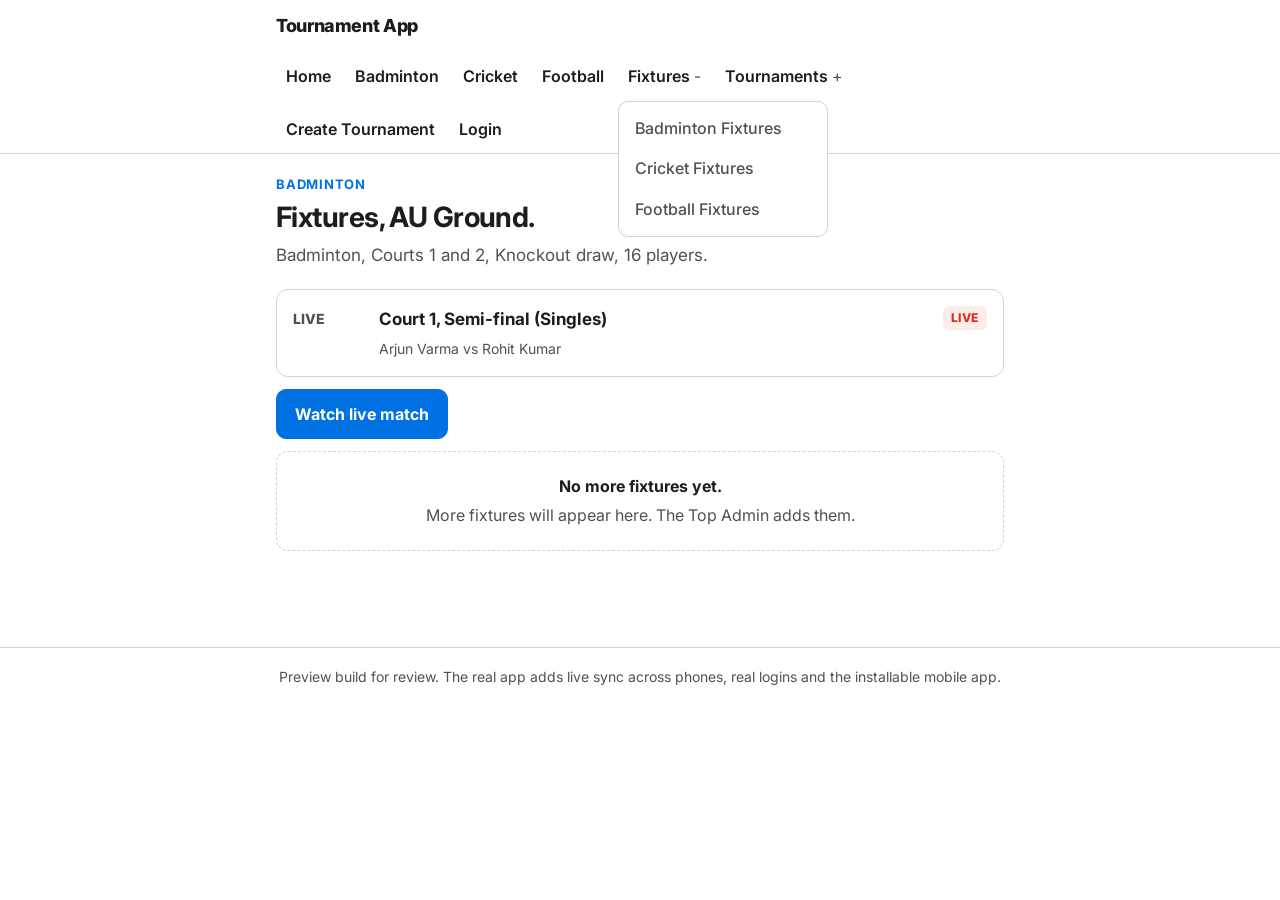
==== badminton-fixtures.html @ a557393c "Tournament app preview: separate pages, no fake data" ====
<!DOCTYPE html>
<html lang="en">
<head>
<meta charset="utf-8">
<meta name="viewport" content="width=device-width, initial-scale=1">
<title>Badminton Fixtures, Tournament App</title>
<link rel="preconnect" href="https://fonts.googleapis.com">
<link rel="preconnect" href="https://fonts.gstatic.com" crossorigin>
<link href="https://fonts.googleapis.com/css2?family=Inter:wght@400;600;700;800&display=swap" rel="stylesheet">
<link rel="stylesheet" href="style.css">
</head>
<body>
<header class="site-header">
  <div class="header-inner">
    <a class="brand" href="index.html">Tournament App</a>
    <button class="menu-btn" id="menuBtn" type="button">Menu</button>
  </div>
  <nav class="site-nav" id="siteNav">
    <a href="index.html">Home</a>
    <a href="badminton-live.html">Badminton</a>
    <a href="cricket-live.html">Cricket</a>
    <a href="football-live.html">Football</a>
    <details class="nav-drop" open>
      <summary>Fixtures</summary>
      <div class="nav-drop-menu">
        <a href="badminton-fixtures.html">Badminton Fixtures</a>
        <a href="cricket-fixtures.html">Cricket Fixtures</a>
        <a href="football-fixtures.html">Football Fixtures</a>
      </div>
    </details>
    <details class="nav-drop">
      <summary>Tournaments</summary>
      <div class="nav-drop-menu">
        <a href="badminton-tournaments.html">Badminton Tournaments</a>
        <a href="cricket-tournaments.html">Cricket Tournaments</a>
        <a href="football-tournaments.html">Football Tournaments</a>
      </div>
    </details>
    <a href="create-tournament.html">Create Tournament</a>
    <a href="login.html" id="loginLink">Login</a>
    <span class="nav-user hidden" id="navUser"><span id="navUserText"></span> <button type="button" id="navLogout">Log out</button></span>
  </nav>
</header>

<main class="page">
  <div class="page-head">
    <p class="eyebrow">Badminton</p>
    <h1>Fixtures, AU Ground.</h1>
    <p class="lead">Badminton, Courts 1 and 2, Knockout draw, 16 players.</p>
  </div>

  <div class="row-item">
    <div class="row-time">LIVE</div>
    <div class="row-main">
      <h3>Court 1, Semi-final (Singles)</h3>
      <p>Arjun Varma vs Rohit Kumar</p>
    </div>
    <span class="tag tag-live">LIVE</span>
  </div>
  <div class="btn-row">
    <a class="btn" href="badminton-live.html">Watch live match</a>
  </div>

  <div class="empty">
    <strong>No more fixtures yet.</strong>
    More fixtures will appear here. The Top Admin adds them.
  </div>
</main>

<footer>Preview build for review. The real app adds live sync across phones, real logins and the installable mobile app.</footer>
<script src="app.js"></script>
</body>
</html>
---- style.css ----
/* Tournament App - shared styles. Flat design law: white #FFFFFF, ink #1D1D1F, blue #0071E3, Inter. No purple, no gradients, no glow, no emoji icons, no em dashes. */

:root {
  --white: #FFFFFF;
  --ink: #1D1D1F;
  --blue: #0071E3;
  --blue-dark: #005BB5;
  --muted: #515154;
  --line: #D2D2D7;
  --soft: #F5F5F7;
  --green: #1E7A34;
  --yellow: #F5C518;
  --red: #D92D20;
  --radius: 12px;
}

* { box-sizing: border-box; }

html { -webkit-text-size-adjust: 100%; }

body {
  margin: 0;
  background: var(--white);
  color: var(--ink);
  font-family: 'Inter', -apple-system, BlinkMacSystemFont, 'Segoe UI', Roboto, Helvetica, Arial, sans-serif;
  font-size: 16px;
  line-height: 1.55;
}

a { color: var(--blue); text-decoration: none; }
a:hover { text-decoration: underline; }

h1 { font-size: 28px; line-height: 1.2; margin: 0 0 8px 0; letter-spacing: -0.02em; }
h2 { font-size: 21px; line-height: 1.3; margin: 28px 0 10px 0; letter-spacing: -0.01em; }
h3 { font-size: 17px; margin: 0 0 6px 0; }
p { margin: 0 0 12px 0; }
.lead { color: var(--muted); font-size: 17px; }

/* Header and navigation */
.site-header {
  position: sticky;
  top: 0;
  z-index: 50;
  background: var(--white);
  border-bottom: 1px solid var(--line);
}
.header-inner {
  max-width: 760px;
  margin: 0 auto;
  padding: 12px 16px;
  display: flex;
  align-items: center;
  gap: 12px;
}
.brand {
  font-weight: 800;
  font-size: 18px;
  color: var(--ink);
  letter-spacing: -0.02em;
  white-space: nowrap;
}
.brand:hover { text-decoration: none; }
.menu-btn {
  margin-left: auto;
  background: var(--white);
  color: var(--ink);
  border: 1px solid var(--line);
  border-radius: 8px;
  padding: 8px 14px;
  font-size: 15px;
  font-weight: 600;
  font-family: inherit;
  cursor: pointer;
}
.site-nav {
  display: none;
  border-top: 1px solid var(--line);
  background: var(--white);
  padding: 6px 16px 12px 16px;
}
.site-nav.open { display: block; }
.site-nav a, .site-nav summary {
  display: block;
  padding: 10px 2px;
  color: var(--ink);
  font-size: 16px;
  font-weight: 600;
}
.site-nav a:hover { color: var(--blue); text-decoration: none; }
.site-nav a.active { color: var(--blue); }
.nav-drop { border: 0; padding: 0; margin: 0; }
.nav-drop summary {
  list-style: none;
  cursor: pointer;
  padding: 10px 2px;
  font-weight: 600;
}
.nav-drop summary::-webkit-details-marker { display: none; }
.nav-drop summary::after { content: "  +"; color: var(--muted); font-weight: 400; }
.nav-drop[open ] summary::after { content: "  -"; }
.nav-drop-menu { padding-left: 14px; }
.nav-drop-menu a { font-weight: 500; color: var(--muted); padding: 8px 2px; }
.nav-user {
  display: block;
  padding: 10px 2px;
  font-size: 14px;
  color: var(--muted);
  border-top: 1px solid var(--line);
  margin-top: 6px;
}
.nav-user button {
  background: none;
  border: 0;
  padding: 0;
  color: var(--blue);
  font-size: 14px;
  font-weight: 600;
  font-family: inherit;
  cursor: pointer;
}

@media (min-width: 760px) {
  .menu-btn { display: none; }
  .site-nav {
    display: flex;
    align-items: center;
    gap: 4px;
    border-top: 0;
    padding: 0 16px;
    max-width: 760px;
    margin: 0 auto;
    flex-wrap: wrap;
  }
  .site-nav a, .site-nav summary { padding: 12px 10px; }
  .nav-drop { position: relative; }
  .nav-drop-menu {
    position: absolute;
    top: 100%;
    left: 0;
    background: var(--white);
    border: 1px solid var(--line);
    border-radius: 10px;
    padding: 6px;
    min-width: 210px;
    z-index: 60;
  }
  .nav-drop-menu a { padding: 8px 10px; border-radius: 6px; }
  .nav-drop-menu a:hover { background: var(--soft); }
  .nav-user { border-top: 0; margin: 0 0 0 auto; padding: 12px 4px; }
}

/* Page layout */
.page {
  max-width: 760px;
  margin: 0 auto;
  padding: 20px 16px 48px 16px;
}
.page-head { margin-bottom: 20px; }
.eyebrow {
  font-size: 13px;
  font-weight: 700;
  letter-spacing: 0.06em;
  text-transform: uppercase;
  color: var(--blue);
  margin: 0 0 6px 0;
}
.meta { color: var(--muted); font-size: 15px; }

.chip-row { display: flex; flex-wrap: wrap; gap: 8px; margin: 14px 0; }
.chip {
  display: inline-block;
  border: 1px solid var(--line);
  border-radius: 8px;
  padding: 6px 12px;
  font-size: 14px;
  font-weight: 600;
  color: var(--ink);
  background: var(--white);
}
.chip-live { color: var(--red); border-color: var(--line); }
.dot {
  display: inline-block;
  width: 8px;
  height: 8px;
  border-radius: 50%;
  background: var(--red);
  margin-right: 6px;
  vertical-align: 1px;
}

/* Cards */
.card {
  background: var(--white);
  border: 1px solid var(--line);
  border-radius: var(--radius);
  padding: 18px;
  margin: 0 0 16px 0;
}
.card-soft { background: var(--soft); border-color: var(--line); }
.sport-grid { display: grid; grid-template-columns: 1fr; gap: 12px; }
@media (min-width: 560px) { .sport-grid { grid-template-columns: 1fr 1fr 1fr; } }
.sport-card {
  display: block;
  border: 1px solid var(--line);
  border-radius: var(--radius);
  padding: 18px;
  color: var(--ink);
}
.sport-card:hover { border-color: var(--blue); text-decoration: none; }
.sport-card h3 { font-size: 18px; margin-bottom: 4px; }
.sport-card p { color: var(--muted); font-size: 14px; margin: 0; }
.sport-card .go { color: var(--blue); font-weight: 700; font-size: 14px; display: block; margin-top: 10px; }

/* Buttons: one primary style, one secondary style */
.btn {
  display: inline-block;
  background: var(--blue);
  color: var(--white);
  border: 1px solid var(--blue);
  border-radius: 10px;
  padding: 12px 18px;
  font-size: 16px;
  font-weight: 700;
  font-family: inherit;
  cursor: pointer;
  text-align: center;
}
.btn:hover { background: var(--blue-dark); text-decoration: none; }
.btn:disabled { opacity: 0.45; cursor: default; }
.btn-secondary {
  background: var(--white);
  color: var(--ink);
  border: 1px solid var(--line);
}
.btn-secondary:hover { background: var(--soft); }
.btn-block { display: block; width: 100%; }
.btn-row { display: flex; flex-wrap: wrap; gap: 10px; margin: 12px 0; }

/* Scoreboard */
.scoreboard {
  display: grid;
  grid-template-columns: 1fr auto 1fr;
  gap: 10px;
  align-items: stretch;
  margin: 14px 0;
}
.player-card {
  border: 1px solid var(--line);
  border-radius: var(--radius);
  padding: 16px 12px;
  text-align: center;
}
.player-card.serving { border: 2px solid var(--blue); }
.player-name { font-weight: 700; font-size: 16px; }
.player-score { font-size: 52px; font-weight: 800; line-height: 1.05; letter-spacing: -0.03em; }
.player-sub { color: var(--muted); font-size: 13px; margin-top: 4px; }
.serve-tag {
  display: inline-block;
  font-size: 11px;
  font-weight: 800;
  letter-spacing: 0.08em;
  color: var(--blue);
  margin-top: 6px;
}
.vs { align-self: center; color: var(--muted); font-weight: 700; }
.serve-line {
  background: var(--soft);
  border: 1px solid var(--line);
  border-radius: 10px;
  padding: 12px 14px;
  font-size: 15px;
  margin: 12px 0;
}
.serve-line strong { color: var(--blue); }
.note {
  background: #FFF8E1;
  border: 1px solid #F0D98C;
  border-radius: 10px;
  padding: 12px 14px;
  font-size: 14px;
  color: var(--ink);
  margin: 12px 0;
}
.empty {
  border: 1px dashed var(--line);
  border-radius: var(--radius);
  padding: 22px 18px;
  text-align: center;
  color: var(--muted);
  margin: 0 0 16px 0;
}
.empty strong { color: var(--ink); display: block; font-size: 16px; margin-bottom: 4px; }

/* Court diagram */
.court-wrap { margin: 8px 0; }
.court-svg { width: 100%; max-width: 360px; display: block; margin: 0 auto; height: auto; }
.legend { display: flex; flex-wrap: wrap; gap: 16px; justify-content: center; font-size: 14px; color: var(--muted); margin-top: 8px; }
.swatch { display: inline-block; width: 14px; height: 14px; border-radius: 4px; margin-right: 6px; vertical-align: -2px; }
.swatch-blue { background: var(--blue); }
.swatch-yellow { background: var(--yellow); }
.toggle-row { display: flex; gap: 8px; margin: 12px 0; }
.toggle-btn {
  flex: 1;
  background: var(--white);
  color: var(--ink);
  border: 1px solid var(--line);
  border-radius: 10px;
  padding: 10px;
  font-size: 15px;
  font-weight: 700;
  font-family: inherit;
  cursor: pointer;
}
.toggle-btn.on { background: var(--ink); color: var(--white); border-color: var(--ink); }

/* Tables */
table.score-table { width: 100%; border-collapse: collapse; font-size: 15px; }
.score-table th, .score-table td { text-align: left; padding: 8px 4px; border-bottom: 1px solid var(--line); }
.score-table th { color: var(--muted); font-size: 13px; font-weight: 600; }
.score-table td.num, .score-table th.num { text-align: right; }
.score-table tr:last-child td { border-bottom: 0; }

/* Ball chips */
.chips { display: flex; flex-wrap: wrap; gap: 8px; margin: 10px 0; }
.ball-chip {
  width: 34px; height: 34px;
  border-radius: 50%;
  border: 1px solid var(--line);
  display: inline-flex; align-items: center; justify-content: center;
  font-size: 14px; font-weight: 700;
  background: var(--white);
}
.ball-chip.four { background: var(--blue); color: var(--white); border-color: var(--blue); }
.ball-chip.six { background: var(--ink); color: var(--white); border-color: var(--ink); }
.ball-chip.wicket { background: var(--red); color: var(--white); border-color: var(--red); }

/* Timeline */
.timeline { list-style: none; margin: 0; padding: 0; }
.timeline li { padding: 10px 0; border-bottom: 1px solid var(--line); font-size: 15px; }
.timeline li:last-child { border-bottom: 0; }
.timeline .min { font-weight: 800; color: var(--ink); display: inline-block; min-width: 44px; }
.big-score { font-size: 56px; font-weight: 800; letter-spacing: -0.03em; line-height: 1; text-align: center; }
.match-teams { text-align: center; font-size: 18px; font-weight: 700; margin: 6px 0 2px 0; }
.match-sub { text-align: center; color: var(--muted); font-size: 14px; margin-bottom: 10px; }

/* Forms */
form label { display: block; font-weight: 700; font-size: 15px; margin: 16px 0 6px 0; }
input[type="text"], input[type="number"], input[type="date"], input[type="url"], input[type="password"], select, textarea {
  width: 100%;
  border: 1px solid var(--line);
  border-radius: 10px;
  padding: 12px 14px;
  font-size: 16px;
  font-family: inherit;
  color: var(--ink);
  background: var(--white);
}
input:focus, select:focus, textarea:focus { outline: 2px solid var(--blue); outline-offset: 1px; border-color: var(--blue); }
.radio-row { display: flex; flex-wrap: wrap; gap: 10px; }
.radio-pill {
  border: 1px solid var(--line);
  border-radius: 10px;
  padding: 10px 16px;
  font-weight: 700;
  cursor: pointer;
  background: var(--white);
}
.radio-pill input { margin-right: 6px; }
.sport-pick { display: grid; grid-template-columns: 1fr 1fr 1fr; gap: 10px; }
.sport-pick button {
  border: 1px solid var(--line);
  background: var(--white);
  border-radius: 10px;
  padding: 14px 8px;
  font-size: 15px;
  font-weight: 700;
  font-family: inherit;
  cursor: pointer;
  color: var(--ink);
}
.sport-pick button.on { background: var(--ink); color: var(--white); border-color: var(--ink); }
.help { color: var(--muted); font-size: 14px; font-weight: 400; margin-top: 4px; }
.hidden { display: none !important; }
.toast {
  background: var(--ink);
  color: var(--white);
  border-radius: 10px;
  padding: 14px 16px;
  font-size: 15px;
  font-weight: 600;
  margin: 12px 0;
}
.success-box {
  background: var(--soft);
  border: 1px solid var(--line);
  border-radius: var(--radius);
  padding: 18px;
  margin: 12px 0;
}

/* Fixture and tournament rows */
.row-item {
  display: flex;
  gap: 12px;
  align-items: flex-start;
  border: 1px solid var(--line);
  border-radius: var(--radius);
  padding: 16px;
  margin: 0 0 12px 0;
}
.row-time { font-weight: 800; font-size: 14px; color: var(--muted); min-width: 74px; padding-top: 2px; }
.row-main { flex: 1; }
.row-main h3 { font-size: 17px; }
.row-main p { color: var(--muted); font-size: 14px; margin: 2px 0 0 0; }
.tag {
  display: inline-block;
  font-size: 12px;
  font-weight: 800;
  letter-spacing: 0.05em;
  border-radius: 6px;
  padding: 3px 8px;
  background: var(--soft);
  color: var(--ink);
}
.tag-live { background: #FDECEA; color: var(--red); }
.tag-open { background: #EAF6EC; color: var(--green); }

footer {
  border-top: 1px solid var(--line);
  margin-top: 32px;
  padding: 18px 16px 28px 16px;
  color: var(--muted);
  font-size: 14px;
  text-align: center;
}
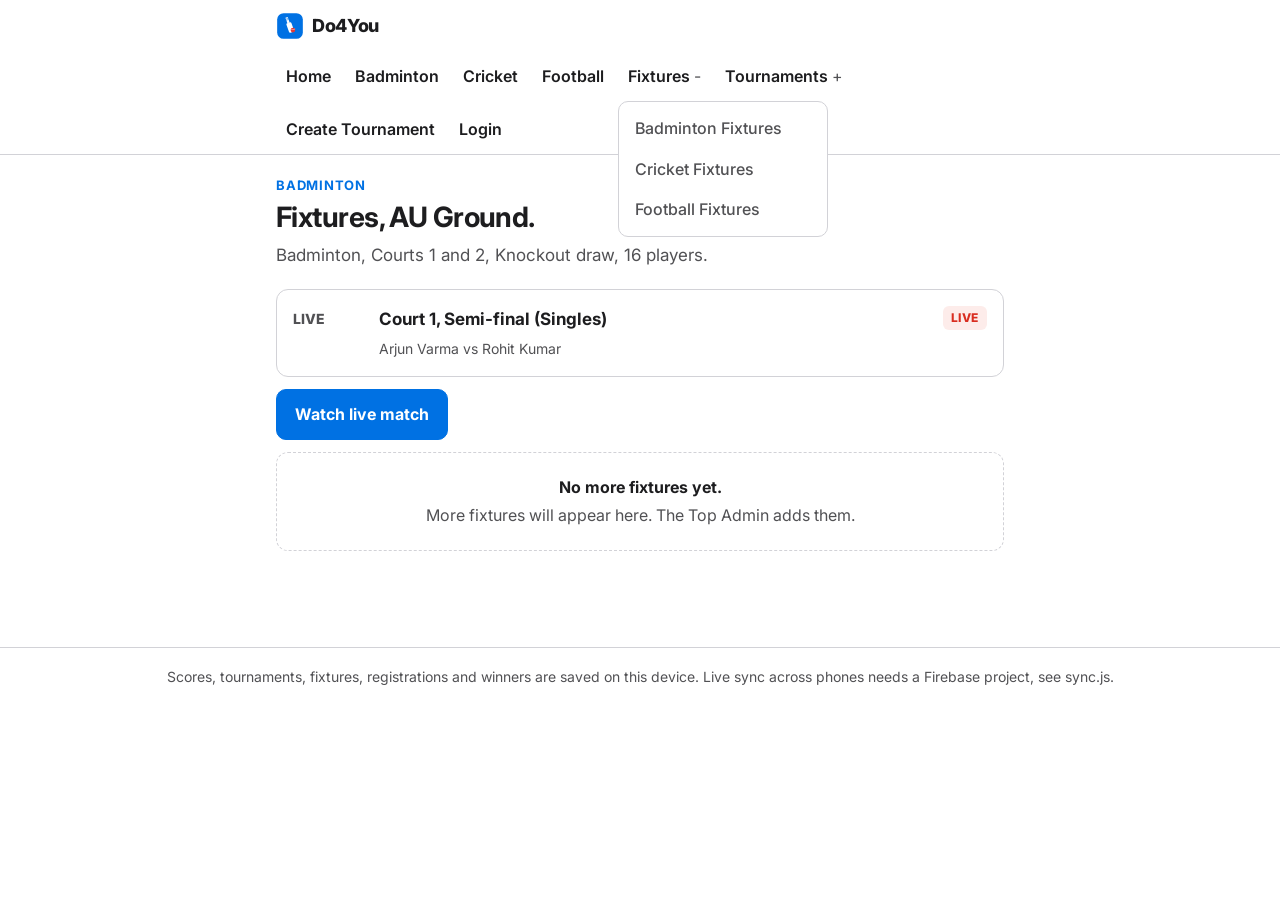
==== commit 668ea849: "Do4You full app: all three sports, cricket bat logo" ====
--- a/badminton-fixtures.html
+++ b/badminton-fixtures.html
@@ -3,7 +3,14 @@
 <head>
 <meta charset="utf-8">
 <meta name="viewport" content="width=device-width, initial-scale=1">
-<title>Badminton Fixtures, Tournament App</title>
+<link rel="manifest" href="manifest.json">
+<meta name="theme-color" content="#0071E3">
+<meta name="mobile-web-app-capable" content="yes">
+<meta name="apple-mobile-web-app-capable" content="yes">
+<meta name="apple-mobile-web-app-title" content="Do4You">
+<link rel="apple-touch-icon" href="icon-192.png">
+<link rel="icon" href="icon-192.png">
+<title>Badminton Fixtures, Do4You</title>
 <link rel="preconnect" href="https://fonts.googleapis.com">
 <link rel="preconnect" href="https://fonts.gstatic.com" crossorigin>
 <link href="https://fonts.googleapis.com/css2?family=Inter:wght@400;600;700;800&display=swap" rel="stylesheet">
@@ -12,7 +19,7 @@
 <body>
 <header class="site-header">
   <div class="header-inner">
-    <a class="brand" href="index.html">Tournament App</a>
+    <a class="brand" href="index.html"><img src="logo-icon.svg" alt="" class="brand-mark"> Do4You</a>
     <button class="menu-btn" id="menuBtn" type="button">Menu</button>
   </div>
   <nav class="site-nav" id="siteNav">
@@ -42,7 +49,7 @@
   </nav>
 </header>
 
-<main class="page">
+<main class="page" data-sport="badminton">
   <div class="page-head">
     <p class="eyebrow">Badminton</p>
     <h1>Fixtures, AU Ground.</h1>
@@ -60,6 +67,9 @@
   <div class="btn-row">
     <a class="btn" href="badminton-live.html">Watch live match</a>
   </div>
+  <p class="meta hidden" id="fixtureWinner"></p>
+
+  <div id="generatedFixtures"></div>
 
   <div class="empty">
     <strong>No more fixtures yet.</strong>
@@ -67,7 +77,9 @@
   </div>
 </main>
 
-<footer>Preview build for review. The real app adds live sync across phones, real logins and the installable mobile app.</footer>
+<footer>Scores, tournaments, fixtures, registrations and winners are saved on this device. Live sync across phones needs a Firebase project, see sync.js.</footer>
+<script src="firebase-config.js"></script>
+<script src="sync.js"></script>
 <script src="app.js"></script>
 </body>
 </html>
--- a/style.css
+++ b/style.css
@@ -1,4 +1,4 @@
-/* Tournament App - shared styles. Flat design law: white #FFFFFF, ink #1D1D1F, blue #0071E3, Inter. No purple, no gradients, no glow, no emoji icons, no em dashes. */
+/* Do4You - shared styles. Flat design law: white #FFFFFF, ink #1D1D1F, blue #0071E3, Inter. No purple, no gradients, no glow, no emoji icons, no em dashes. */
 
 :root {
   --white: #FFFFFF;
@@ -433,3 +433,8 @@
   font-size: 14px;
   text-align: center;
 }
+
+/* Do4You brand: provided logo files, used exactly as supplied. */
+.brand { display: inline-flex; align-items: center; gap: 8px; }
+.brand-mark { width: 28px; height: 28px; display: block; }
+.logo-lockup { width: 180px; max-width: 60%; height: auto; display: block; margin: 0 0 14px 0; }
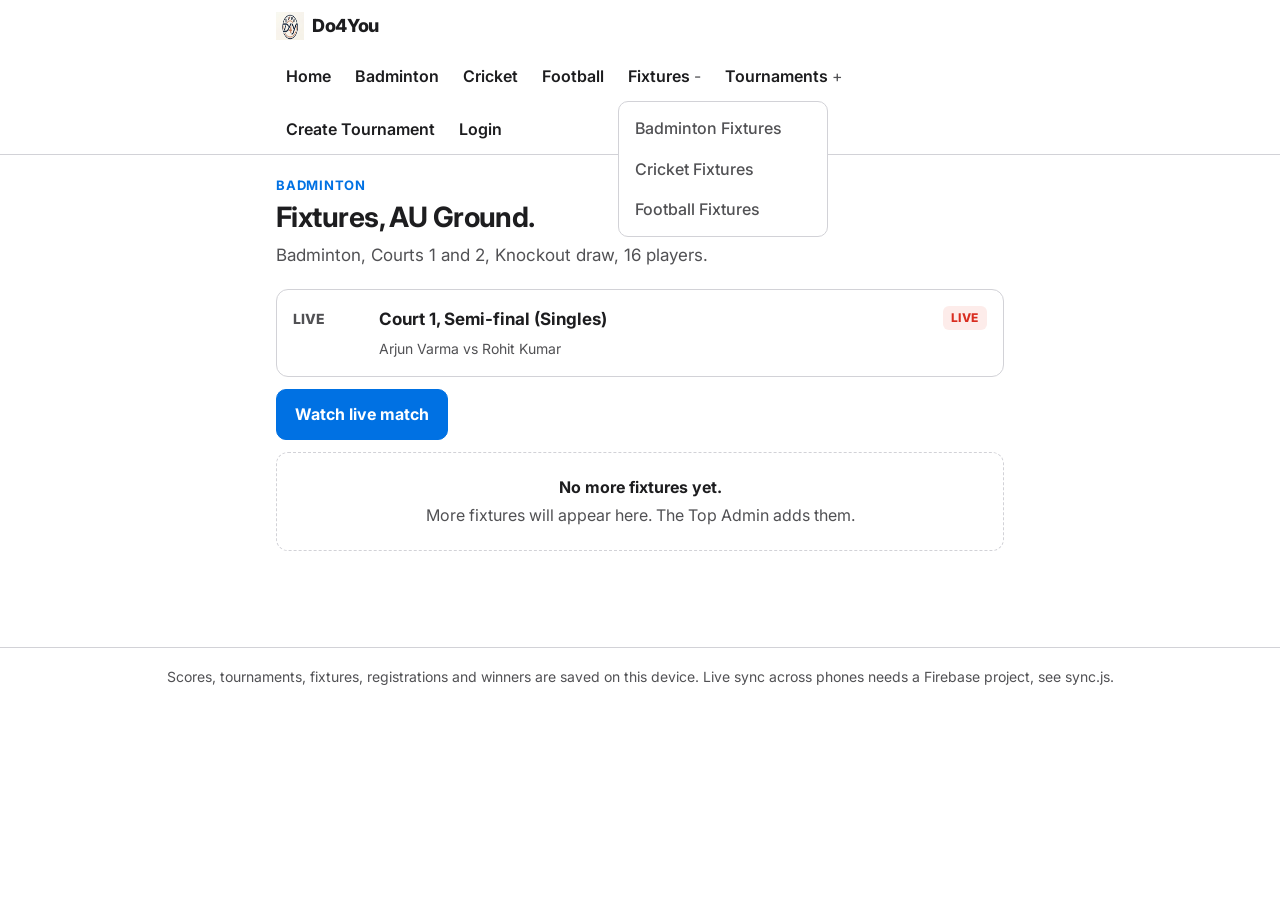
==== commit 51dadcfb: "Use the D4Y logo (user's image) everywhere" ====
--- a/badminton-fixtures.html
+++ b/badminton-fixtures.html
@@ -19,7 +19,7 @@
 <body>
 <header class="site-header">
   <div class="header-inner">
-    <a class="brand" href="index.html"><img src="logo-icon.svg" alt="" class="brand-mark"> Do4You</a>
+    <a class="brand" href="index.html"><img src="logo.png" alt="" class="brand-mark"> Do4You</a>
     <button class="menu-btn" id="menuBtn" type="button">Menu</button>
   </div>
   <nav class="site-nav" id="siteNav">
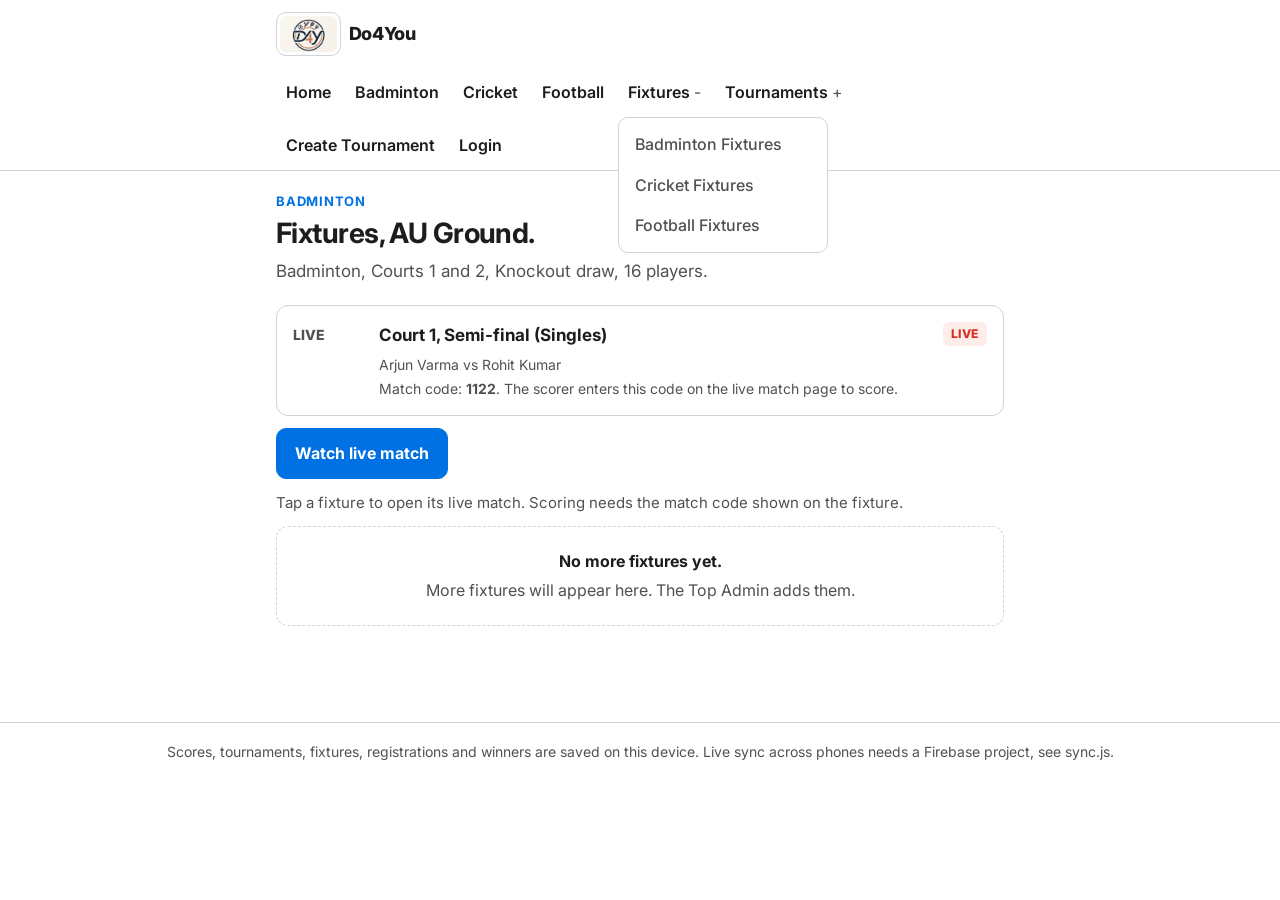
==== commit 3ba7bac7: "Fixes + rich score animations and stickman server - Animations clearly visible: score pop + flash (0" ====
--- a/badminton-fixtures.html
+++ b/badminton-fixtures.html
@@ -24,9 +24,9 @@
   </div>
   <nav class="site-nav" id="siteNav">
     <a href="index.html">Home</a>
-    <a href="badminton-live.html">Badminton</a>
-    <a href="cricket-live.html">Cricket</a>
-    <a href="football-live.html">Football</a>
+    <a href="badminton-fixtures.html">Badminton</a>
+    <a href="cricket-fixtures.html">Cricket</a>
+    <a href="football-fixtures.html">Football</a>
     <details class="nav-drop" open>
       <summary>Fixtures</summary>
       <div class="nav-drop-menu">
@@ -35,7 +35,7 @@
         <a href="football-fixtures.html">Football Fixtures</a>
       </div>
     </details>
-    <details class="nav-drop">
+    <details class="nav-drop nav-tournaments">
       <summary>Tournaments</summary>
       <div class="nav-drop-menu">
         <a href="badminton-tournaments.html">Badminton Tournaments</a>
@@ -43,7 +43,9 @@
         <a href="football-tournaments.html">Football Tournaments</a>
       </div>
     </details>
-    <a href="create-tournament.html">Create Tournament</a>
+    <a href="create-tournament.html" class="nav-create">Create Tournament</a>
+    <a href="join-tournament.html" class="nav-player">Join Tournament</a>
+    <a href="my-team.html" class="nav-player">My Team</a>
     <a href="login.html" id="loginLink">Login</a>
     <span class="nav-user hidden" id="navUser"><span id="navUserText"></span> <button type="button" id="navLogout">Log out</button></span>
   </nav>
@@ -56,17 +58,19 @@
     <p class="lead">Badminton, Courts 1 and 2, Knockout draw, 16 players.</p>
   </div>
 
-  <div class="row-item">
+  <a class="row-item row-link" href="badminton-live.html" data-sport="badminton" data-match-id="bm-example" data-match-code="1122">
     <div class="row-time">LIVE</div>
     <div class="row-main">
       <h3>Court 1, Semi-final (Singles)</h3>
       <p>Arjun Varma vs Rohit Kumar</p>
+      <p>Match code: <strong>1122</strong>. The scorer enters this code on the live match page to score.</p>
     </div>
     <span class="tag tag-live">LIVE</span>
-  </div>
+  </a>
   <div class="btn-row">
     <a class="btn" href="badminton-live.html">Watch live match</a>
   </div>
+  <p class="meta">Tap a fixture to open its live match. Scoring needs the match code shown on the fixture.</p>
   <p class="meta hidden" id="fixtureWinner"></p>
 
   <div id="generatedFixtures"></div>
--- a/style.css
+++ b/style.css
@@ -436,5 +436,151 @@
 
 /* Do4You brand: provided logo files, used exactly as supplied. */
 .brand { display: inline-flex; align-items: center; gap: 8px; }
-.brand-mark { width: 28px; height: 28px; display: block; }
-.logo-lockup { width: 180px; max-width: 60%; height: auto; display: block; margin: 0 0 14px 0; }
+.brand-mark { height: 44px; width: auto; display: block; background: var(--white); border: 1px solid var(--line); border-radius: 10px; padding: 3px; }
+.logo-card {
+  background: var(--white);
+  border: 1px solid var(--line);
+  border-radius: var(--radius);
+  padding: 16px;
+  margin: 0 0 16px 0;
+  text-align: center;
+}
+.logo-card .logo-lockup { margin: 0 auto; }
+.logo-lockup { width: 240px; max-width: 80%; height: auto; display: block; margin: 0 0 14px 0; }
+
+/* Fixture rows that open a live match. */
+a.row-item { color: var(--ink); }
+a.row-item:hover { border-color: var(--blue); text-decoration: none; }
+a.row-item .row-main h3 { color: var(--ink); }
+
+/* Match access code box on live pages. */
+.code-box { border: 2px solid var(--blue); }
+.code-box input { margin-bottom: 10px; }
+.code-shown { font-size: 15px; }
+.code-shown strong { font-size: 18px; letter-spacing: 0.08em; }
+.code-msg { font-weight: 700; font-size: 15px; margin: 8px 0 0 0; }
+.code-msg.wrong { color: var(--red); }
+.code-msg.ok { color: var(--green); }
+
+/* Score animations: a changed number pops big and flashes, so the change cannot be missed. */
+@keyframes score-pop {
+  0% { transform: scale(1); }
+  30% { transform: scale(1.45); }
+  100% { transform: scale(1); }
+}
+@keyframes score-flash {
+  0% { background-color: #DCEBFF; }
+  100% { background-color: transparent; }
+}
+.score-pop { display: inline-block; border-radius: 10px; animation: score-pop 0.5s ease-out, score-flash 0.5s ease-out; }
+@keyframes chip-in {
+  0% { transform: scale(0.3); opacity: 0; }
+  60% { transform: scale(1.2); opacity: 1; }
+  100% { transform: scale(1); opacity: 1; }
+}
+.chip-in { animation: chip-in 0.5s ease-out; }
+@keyframes slide-in {
+  0% { transform: translateY(-8px); opacity: 0; }
+  100% { transform: translateY(0); opacity: 1; }
+}
+.slide-in { animation: slide-in 0.5s ease-out; }
+
+/* Rich score scenes: a small animated strip. A bat or racket swings, the
+   ball or cock flies to the scoreboard, then the score changes. Inline SVG
+   plus CSS keyframes only, no images. */
+.anim-stage {
+  border: 1px solid var(--line);
+  border-radius: var(--radius);
+  background: var(--soft);
+  margin: 0 0 12px 0;
+  overflow: hidden;
+}
+.anim-svg { width: 100%; height: auto; display: block; }
+#crBoardText, #bmBoardText { opacity: 0; transform-box: fill-box; transform-origin: center; }
+
+/* Cricket: bat swing, then the ball flies to the scoreboard. */
+#crBat { transform-box: fill-box; transform-origin: 50% 92%; }
+#crBall { transform-box: fill-box; }
+#crStumps { transform-box: fill-box; transform-origin: 50% 100%; }
+#crBails { transform-box: fill-box; transform-origin: center; }
+@keyframes cr-bat-swing {
+  0% { transform: rotate(0deg); }
+  30% { transform: rotate(-28deg); }
+  60% { transform: rotate(40deg); }
+  100% { transform: rotate(0deg); }
+}
+@keyframes cr-ball-four {
+  0% { transform: translate(0, 0); }
+  30% { transform: translate(85px, -40px); }
+  50% { transform: translate(150px, 0); }
+  70% { transform: translate(205px, -24px); }
+  88% { transform: translate(248px, 0); }
+  100% { transform: translate(244px, -48px); }
+}
+@keyframes cr-ball-six {
+  0% { transform: translate(0, 0); }
+  35% { transform: translate(95px, -66px); }
+  60% { transform: translate(165px, -58px); }
+  85% { transform: translate(225px, -44px); }
+  100% { transform: translate(244px, -48px); }
+}
+@keyframes cr-ball-runs {
+  0% { transform: translate(0, 0); }
+  35% { transform: translate(90px, -26px); }
+  55% { transform: translate(150px, 0); }
+  80% { transform: translate(205px, -18px); }
+  100% { transform: translate(244px, -48px); }
+}
+@keyframes cr-ball-bowl {
+  0% { transform: translate(0, 0); }
+  45% { transform: translate(120px, -6px); }
+  75% { transform: translate(190px, 0); }
+  100% { transform: translate(240px, 0); }
+}
+@keyframes cr-stumps-fall {
+  0% { transform: rotate(0deg) translateY(0); opacity: 1; }
+  100% { transform: rotate(68deg) translateY(12px); opacity: 0.5; }
+}
+@keyframes cr-bail-fly {
+  0% { transform: translate(0, 0) rotate(0deg); opacity: 1; }
+  40% { transform: translate(-10px, -22px) rotate(-45deg); opacity: 1; }
+  100% { transform: translate(-16px, 8px) rotate(-90deg); opacity: 0.6; }
+}
+@keyframes board-pop {
+  0% { opacity: 0; transform: scale(0.5); }
+  60% { opacity: 1; transform: scale(1.18); }
+  100% { opacity: 1; transform: scale(1); }
+}
+.anim-four #crBat, .anim-six #crBat, .anim-runs #crBat { animation: cr-bat-swing 0.5s ease-in-out; }
+.anim-four #crBall { animation: cr-ball-four 0.9s ease-in 0.15s both; }
+.anim-six #crBall { animation: cr-ball-six 1.05s ease-in 0.15s both; }
+.anim-runs #crBall { animation: cr-ball-runs 0.8s ease-in 0.15s both; }
+.anim-wicket #crBall { animation: cr-ball-bowl 0.7s ease-in both; }
+.anim-wicket #crStumps { animation: cr-stumps-fall 0.55s ease-in 0.6s both; }
+.anim-wicket #crBails { animation: cr-bail-fly 0.6s ease-in 0.55s both; }
+.anim-four #crBoardText { animation: board-pop 0.35s ease-out 0.85s both; }
+.anim-six #crBoardText { animation: board-pop 0.35s ease-out 1s both; }
+.anim-runs #crBoardText { animation: board-pop 0.35s ease-out 0.75s both; }
+.anim-wicket #crBoardText { animation: board-pop 0.35s ease-out 0.65s both; }
+
+/* Badminton: racket swing, then the cock flies to the scoreboard. */
+#bmRacket { transform-box: fill-box; transform-origin: 50% 95%; }
+#bmCock { transform-box: fill-box; transform-origin: center; }
+@keyframes bm-racket-swing {
+  0% { transform: rotate(0deg); }
+  30% { transform: rotate(-26deg); }
+  60% { transform: rotate(38deg); }
+  100% { transform: rotate(0deg); }
+}
+@keyframes bm-cock-fly {
+  0% { transform: translate(0, 0) rotate(0deg); }
+  40% { transform: translate(110px, -56px) rotate(18deg); }
+  70% { transform: translate(185px, -26px) rotate(30deg); }
+  100% { transform: translate(236px, -46px) rotate(42deg); }
+}
+.anim-point #bmRacket { animation: bm-racket-swing 0.5s ease-in-out; }
+.anim-point #bmCock { animation: bm-cock-fly 0.85s ease-in 0.15s both; }
+.anim-point #bmBoardText { animation: board-pop 0.35s ease-out 0.8s both; }
+
+/* Stickman server on the badminton court. Slides to the new box. */
+.court-stick { transition: transform 0.45s ease; }
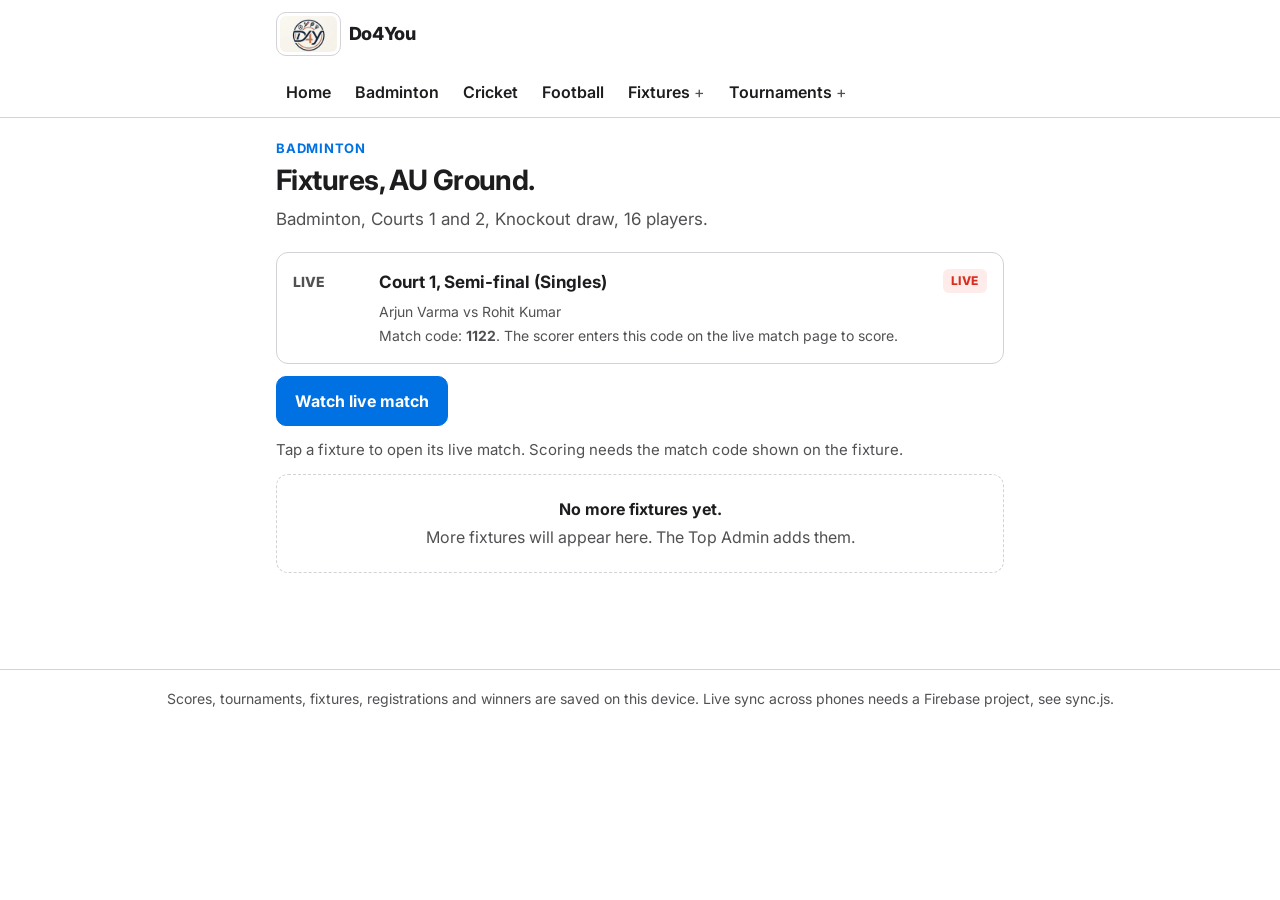
==== commit c81fb3ff: "v5: cricket controls placement, stickmen both sides, nav fixes - Cricket 'Tap each ball' controls be" ====
--- a/badminton-fixtures.html
+++ b/badminton-fixtures.html
@@ -27,7 +27,7 @@
     <a href="badminton-fixtures.html">Badminton</a>
     <a href="cricket-fixtures.html">Cricket</a>
     <a href="football-fixtures.html">Football</a>
-    <details class="nav-drop" open>
+    <details class="nav-drop">
       <summary>Fixtures</summary>
       <div class="nav-drop-menu">
         <a href="badminton-fixtures.html">Badminton Fixtures</a>
@@ -43,10 +43,8 @@
         <a href="football-tournaments.html">Football Tournaments</a>
       </div>
     </details>
-    <a href="create-tournament.html" class="nav-create">Create Tournament</a>
     <a href="join-tournament.html" class="nav-player">Join Tournament</a>
     <a href="my-team.html" class="nav-player">My Team</a>
-    <a href="login.html" id="loginLink">Login</a>
     <span class="nav-user hidden" id="navUser"><span id="navUserText"></span> <button type="button" id="navLogout">Log out</button></span>
   </nav>
 </header>
